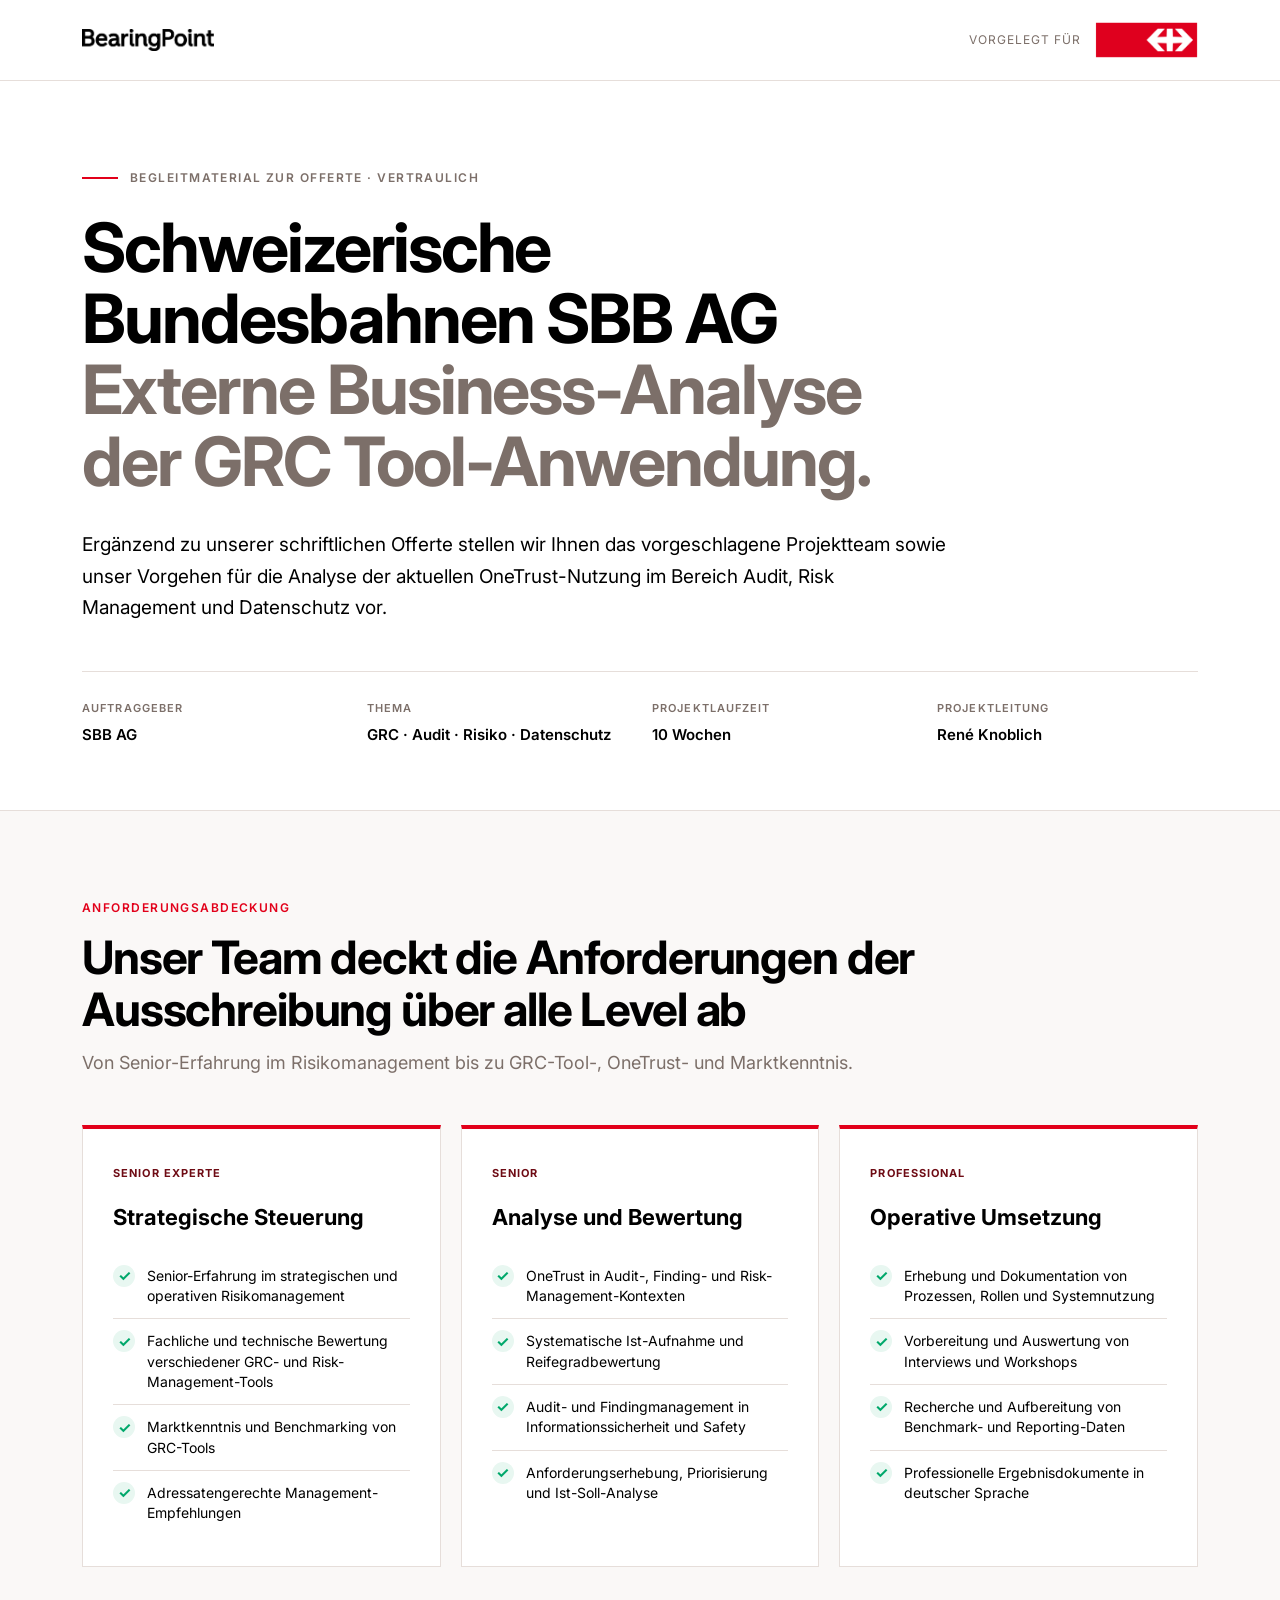
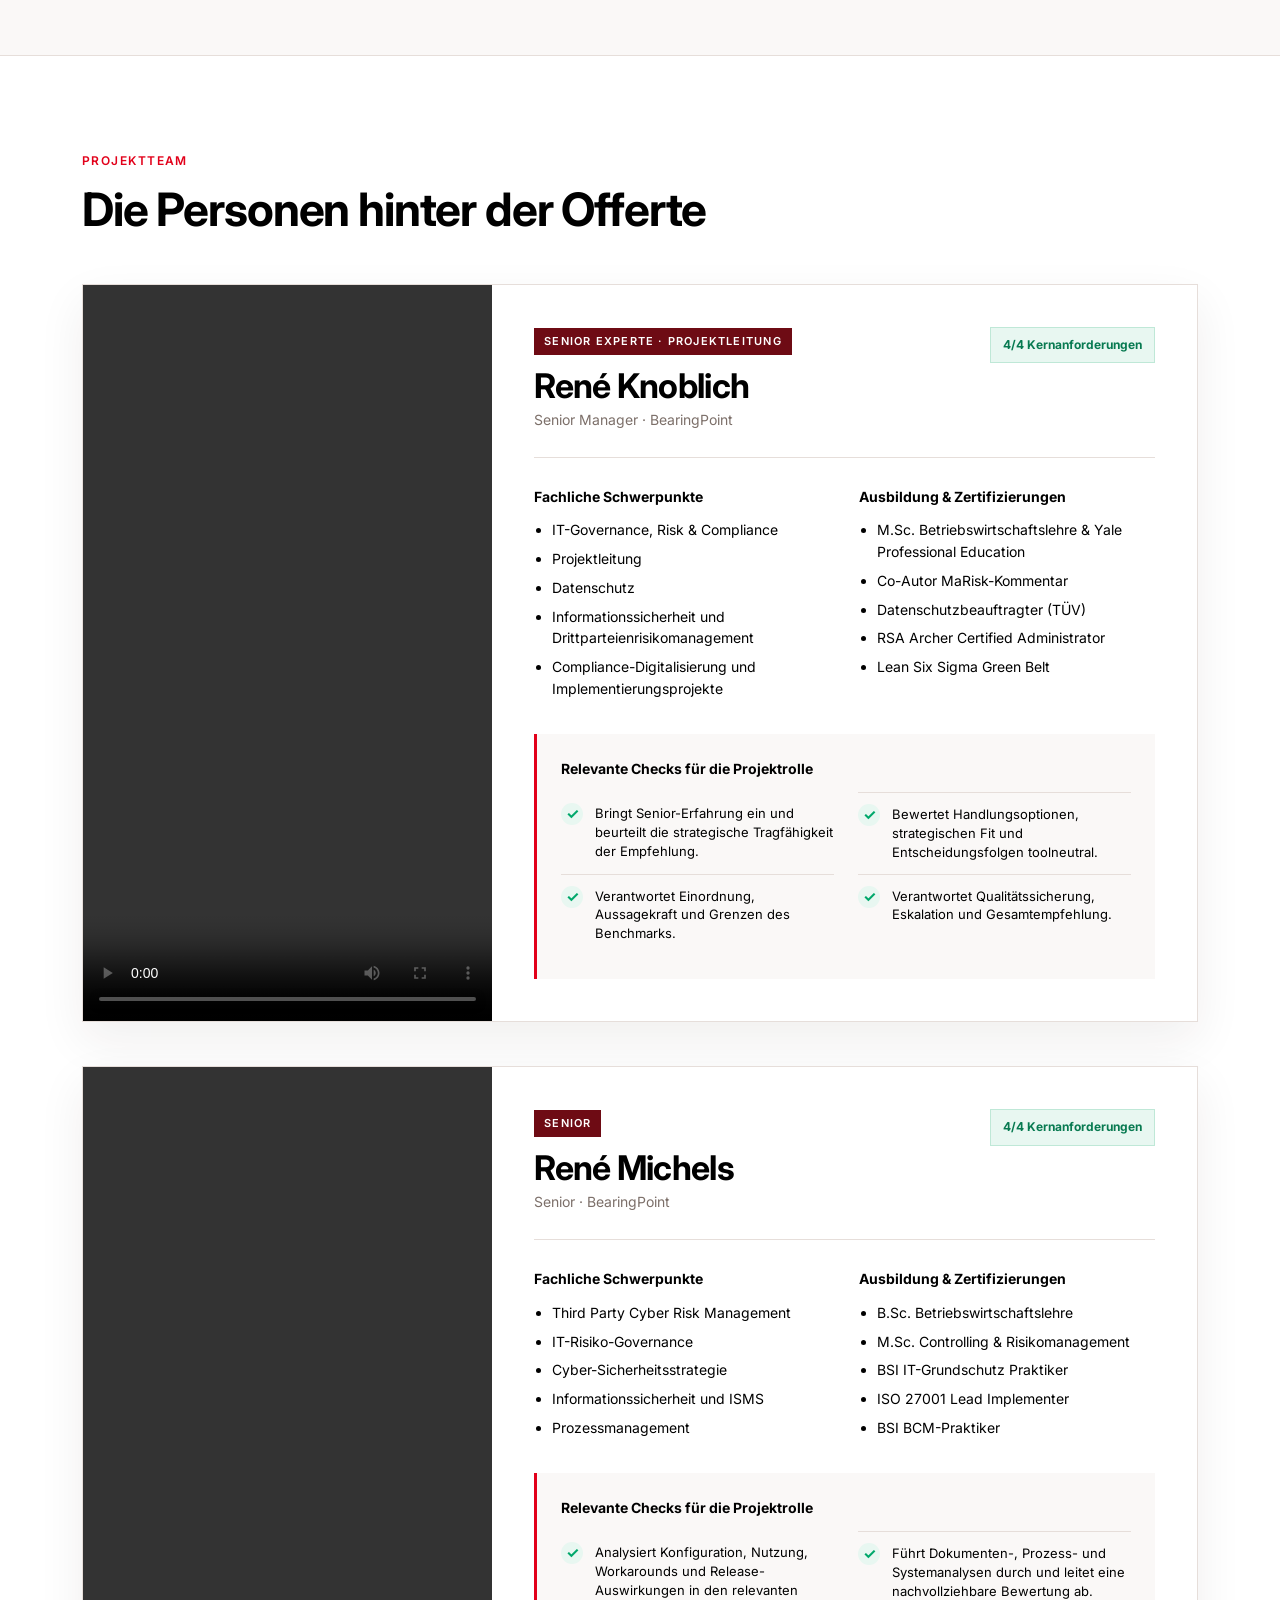
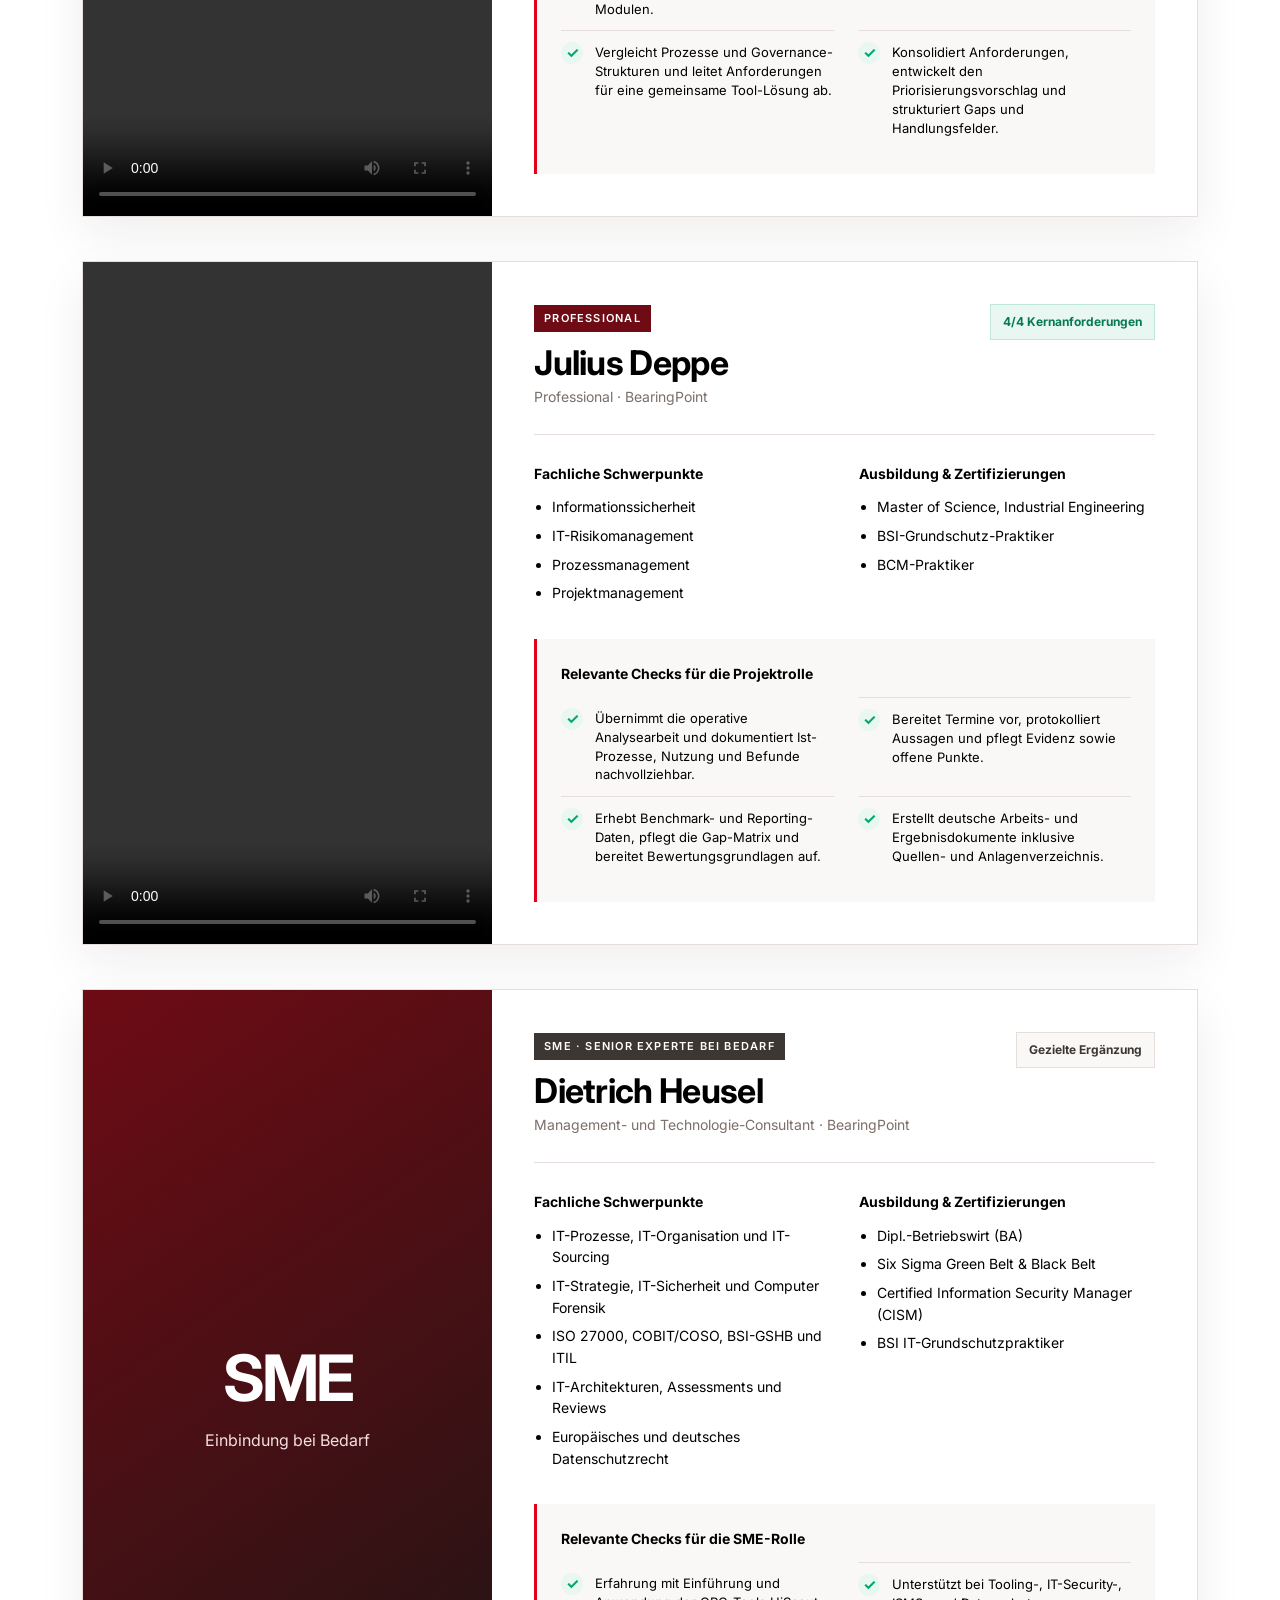
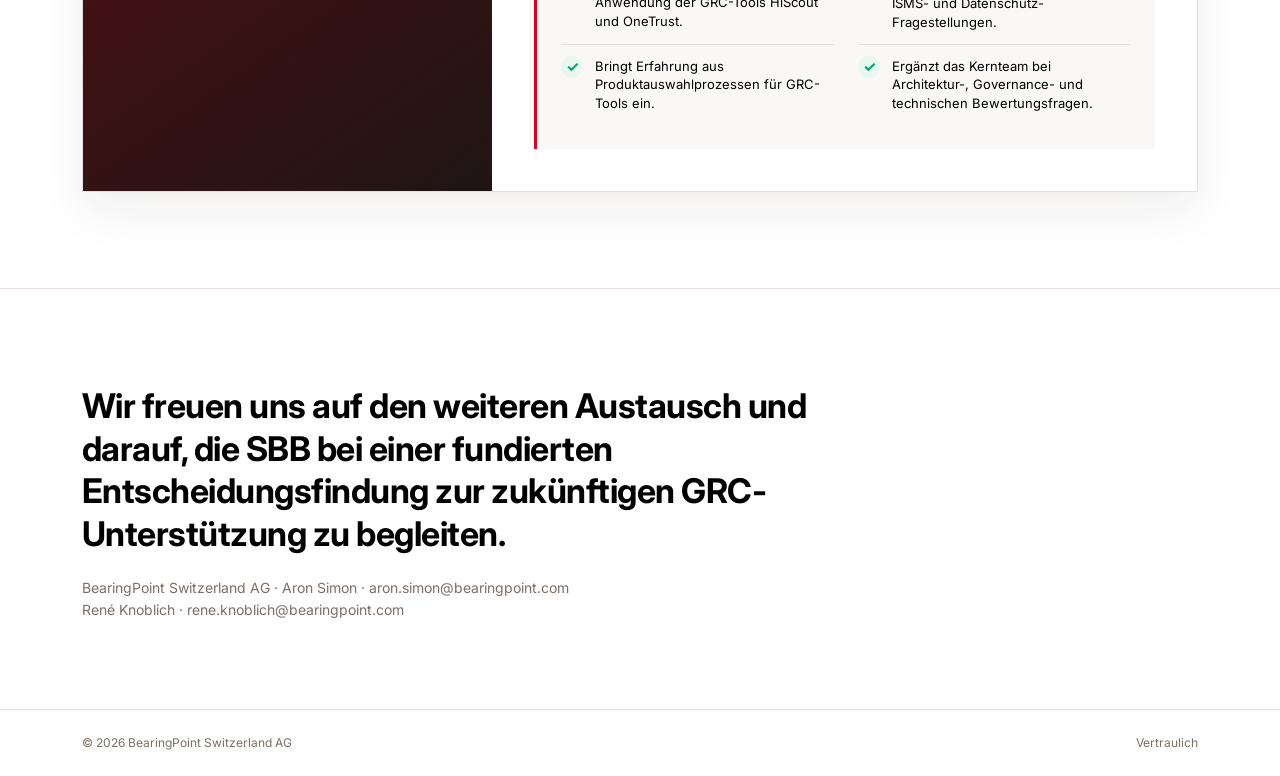
==== index 17.html @ 825135cc "Add files via upload" ====
<!doctype html>
<html lang="de">
<head>
  <meta charset="utf-8" />
  <meta name="viewport" content="width=device-width, initial-scale=1" />
  <title>Externe Business-Analyse GRC | BearingPoint für die SBB AG</title>
  <meta name="description" content="Externe Business-Analyse der OneTrust-Nutzung im Bereich Audit, Risk Management und Datenschutz." />
  <link rel="icon" href="/favicon.svg?v=2" type="image/svg+xml" />
  <link rel="preconnect" href="https://fonts.googleapis.com" />
  <link rel="preconnect" href="https://fonts.gstatic.com" crossorigin />
  <link href="https://fonts.googleapis.com/css2?family=Inter:wght@400;500;600;700&display=swap" rel="stylesheet" />
  <link rel="stylesheet" href="styles.css" />
</head>
<body>
  <header class="site-header">
    <div class="container header-row">
      <div class="brand">
        <img src="assets/bearingpoint-logo.png" alt="BearingPoint" />
      </div>
      <div class="client">
        <span class="client-label">Vorgelegt für</span>
        <img src="assets/SBB-logo.png" alt="Schweizerische Bundesbahnen SBB AG" />
      </div>
    </div>
  </header>

  <main>
    <section class="hero">
      <div class="container">
        <p class="eyebrow">
          <span class="accent-bar" aria-hidden="true"></span>
          Begleitmaterial zur Offerte · Vertraulich
        </p>
        <h1>
          Schweizerische Bundesbahnen SBB AG<br />
          <span class="muted">Externe Business-Analyse der GRC Tool-Anwendung.</span>
        </h1>
        <p class="lead">
          Ergänzend zu unserer schriftlichen Offerte stellen wir Ihnen das vorgeschlagene Projektteam sowie unser Vorgehen für die Analyse der aktuellen OneTrust-Nutzung im Bereich Audit, Risk Management und Datenschutz vor.
        </p>
        <dl class="meta">
          <div><dt>Auftraggeber</dt><dd>SBB AG</dd></div>
          <div><dt>Thema</dt><dd>GRC · Audit · Risiko · Datenschutz</dd></div>
          <div><dt>Projektlaufzeit</dt><dd>10 Wochen</dd></div>
          <div><dt>Projektleitung</dt><dd>René Knoblich</dd></div>
        </dl>
      </div>
    </section>

    <section class="requirements-overview">
      <div class="container">
        <div class="section-intro">
          <p class="section-kicker">Anforderungsabdeckung</p>
          <h2>Unser Team deckt die Anforderungen der Ausschreibung über alle Level ab</h2>
          <p>Von Senior-Erfahrung im Risikomanagement bis zu GRC-Tool-, OneTrust- und Marktkenntnis.</p>
        </div>

        <div class="coverage-grid">
          <article class="coverage-card">
            <span class="coverage-level">Senior Experte</span>
            <h3>Strategische Steuerung</h3>
            <ul class="check-list">
              <li>Senior-Erfahrung im strategischen und operativen Risikomanagement</li>
              <li>Fachliche und technische Bewertung verschiedener GRC- und Risk-Management-Tools</li>
              <li>Marktkenntnis und Benchmarking von GRC-Tools</li>
              <li>Adressatengerechte Management-Empfehlungen</li>
            </ul>
          </article>

          <article class="coverage-card">
            <span class="coverage-level">Senior</span>
            <h3>Analyse und Bewertung</h3>
            <ul class="check-list">
              <li>OneTrust in Audit-, Finding- und Risk-Management-Kontexten</li>
              <li>Systematische Ist-Aufnahme und Reifegradbewertung</li>
              <li>Audit- und Findingmanagement in Informationssicherheit und Safety</li>
              <li>Anforderungserhebung, Priorisierung und Ist-Soll-Analyse</li>
            </ul>
          </article>

          <article class="coverage-card">
            <span class="coverage-level">Professional</span>
            <h3>Operative Umsetzung</h3>
            <ul class="check-list">
              <li>Erhebung und Dokumentation von Prozessen, Rollen und Systemnutzung</li>
              <li>Vorbereitung und Auswertung von Interviews und Workshops</li>
              <li>Recherche und Aufbereitung von Benchmark- und Reporting-Daten</li>
              <li>Professionelle Ergebnisdokumente in deutscher Sprache</li>
            </ul>
          </article>
        </div>
      </div>
    </section>

    <section class="team">
      <div class="container">
        <div class="section-intro">
          <p class="section-kicker">Projektteam</p>
          <h2>Die Personen hinter der Offerte</h2>
        </div>

        <article class="profile-card">
          <div class="profile-media">
            <video controls preload="metadata" src="https://github.com/franziklb/GRC-Offerte-SBB-/raw/refs/heads/main/Rene-Knoblich.mp4">
              Ihr Browser unterstützt das Video-Tag nicht.
            </video>
          </div>
          <div class="profile-content">
            <div class="profile-heading">
              <div>
                <p class="role-label">Senior Experte · Projektleitung</p>
                <h3>René Knoblich</h3>
                <p class="role-subline">Senior Manager · BearingPoint</p>
              </div>
              <span class="fit-badge">4/4 Kernanforderungen</span>
            </div>

            <div class="profile-columns">
              <div>
                <h4>Fachliche Schwerpunkte</h4>
                <ul class="simple-list">
                  <li>IT-Governance, Risk &amp; Compliance</li>
                  <li>Projektleitung</li>
                  <li>Datenschutz</li>
                  <li>Informationssicherheit und Drittparteienrisikomanagement</li>
                  <li>Compliance-Digitalisierung und Implementierungsprojekte</li>
                </ul>
              </div>
              <div>
                <h4>Ausbildung &amp; Zertifizierungen</h4>
                <ul class="simple-list">
                  <li>M.Sc. Betriebswirtschaftslehre &amp; Yale Professional Education</li>
                  <li>Co-Autor MaRisk-Kommentar</li>
                  <li>Datenschutzbeauftragter (TÜV)</li>
                  <li>RSA Archer Certified Administrator</li>
                  <li>Lean Six Sigma Green Belt</li>
                </ul>
              </div>
            </div>

            <div class="candidate-checks">
              <h4>Relevante Checks für die Projektrolle</h4>
              <ul class="check-list compact">
                <li>Bringt Senior-Erfahrung ein und beurteilt die strategische Tragfähigkeit der Empfehlung.</li>
                <li>Bewertet Handlungsoptionen, strategischen Fit und Entscheidungsfolgen toolneutral.</li>
                <li>Verantwortet Einordnung, Aussagekraft und Grenzen des Benchmarks.</li>
                <li>Verantwortet Qualitätssicherung, Eskalation und Gesamtempfehlung.</li>
              </ul>
            </div>
          </div>
        </article>

        <article class="profile-card">
          <div class="profile-media">
            <video controls preload="metadata" src="https://github.com/franziklb/GRC-Offerte-SBB-/raw/refs/heads/main/Rene-Michels.mp4">
              Ihr Browser unterstützt das Video-Tag nicht.
            </video>
          </div>
          <div class="profile-content">
            <div class="profile-heading">
              <div>
                <p class="role-label">Senior</p>
                <h3>René Michels</h3>
                <p class="role-subline">Senior · BearingPoint</p>
              </div>
              <span class="fit-badge">4/4 Kernanforderungen</span>
            </div>

            <div class="profile-columns">
              <div>
                <h4>Fachliche Schwerpunkte</h4>
                <ul class="simple-list">
                  <li>Third Party Cyber Risk Management</li>
                  <li>IT-Risiko-Governance</li>
                  <li>Cyber-Sicherheitsstrategie</li>
                  <li>Informationssicherheit und ISMS</li>
                  <li>Prozessmanagement</li>
                </ul>
              </div>
              <div>
                <h4>Ausbildung &amp; Zertifizierungen</h4>
                <ul class="simple-list">
                  <li>B.Sc. Betriebswirtschaftslehre</li>
                  <li>M.Sc. Controlling &amp; Risikomanagement</li>
                  <li>BSI IT-Grundschutz Praktiker</li>
                  <li>ISO 27001 Lead Implementer</li>
                  <li>BSI BCM-Praktiker</li>
                </ul>
              </div>
            </div>

            <div class="candidate-checks">
              <h4>Relevante Checks für die Projektrolle</h4>
              <ul class="check-list compact">
                <li>Analysiert Konfiguration, Nutzung, Workarounds und Release-Auswirkungen in den relevanten Modulen.</li>
                <li>Führt Dokumenten-, Prozess- und Systemanalysen durch und leitet eine nachvollziehbare Bewertung ab.</li>
                <li>Vergleicht Prozesse und Governance-Strukturen und leitet Anforderungen für eine gemeinsame Tool-Lösung ab.</li>
                <li>Konsolidiert Anforderungen, entwickelt den Priorisierungsvorschlag und strukturiert Gaps und Handlungsfelder.</li>
              </ul>
            </div>
          </div>
        </article>

        <article class="profile-card">
          <div class="profile-media">
            <video controls preload="metadata" src="https://github.com/franziklb/GRC-Offerte-SBB-/raw/refs/heads/main/Julius-Deppe.mp4">
              Ihr Browser unterstützt das Video-Tag nicht.
            </video>
          </div>
          <div class="profile-content">
            <div class="profile-heading">
              <div>
                <p class="role-label">Professional</p>
                <h3>Julius Deppe</h3>
                <p class="role-subline">Professional · BearingPoint</p>
              </div>
              <span class="fit-badge">4/4 Kernanforderungen</span>
            </div>

            <div class="profile-columns">
              <div>
                <h4>Fachliche Schwerpunkte</h4>
                <ul class="simple-list">
                  <li>Informationssicherheit</li>
                  <li>IT-Risikomanagement</li>
                  <li>Prozessmanagement</li>
                  <li>Projektmanagement</li>
                </ul>
              </div>
              <div>
                <h4>Ausbildung &amp; Zertifizierungen</h4>
                <ul class="simple-list">
                  <li>Master of Science, Industrial Engineering</li>
                  <li>BSI-Grundschutz-Praktiker</li>
                  <li>BCM-Praktiker</li>
                </ul>
              </div>
            </div>

            <div class="candidate-checks">
              <h4>Relevante Checks für die Projektrolle</h4>
              <ul class="check-list compact">
                <li>Übernimmt die operative Analysearbeit und dokumentiert Ist-Prozesse, Nutzung und Befunde nachvollziehbar.</li>
                <li>Bereitet Termine vor, protokolliert Aussagen und pflegt Evidenz sowie offene Punkte.</li>
                <li>Erhebt Benchmark- und Reporting-Daten, pflegt die Gap-Matrix und bereitet Bewertungsgrundlagen auf.</li>
                <li>Erstellt deutsche Arbeits- und Ergebnisdokumente inklusive Quellen- und Anlagenverzeichnis.</li>
              </ul>
            </div>
          </div>
        </article>

        <article class="profile-card profile-card--sme">
          <div class="profile-media video-placeholder">
            <div>
              <span>SME</span>
              <p>Einbindung bei Bedarf</p>
            </div>
          </div>
          <div class="profile-content">
            <div class="profile-heading">
              <div>
                <p class="role-label role-label--sme">SME · Senior Experte bei Bedarf</p>
                <h3>Dietrich Heusel</h3>
                <p class="role-subline">Management- und Technologie-Consultant · BearingPoint</p>
              </div>
              <span class="fit-badge fit-badge--optional">Gezielte Ergänzung</span>
            </div>

            <div class="profile-columns">
              <div>
                <h4>Fachliche Schwerpunkte</h4>
                <ul class="simple-list">
                  <li>IT-Prozesse, IT-Organisation und IT-Sourcing</li>
                  <li>IT-Strategie, IT-Sicherheit und Computer Forensik</li>
                  <li>ISO 27000, COBIT/COSO, BSI-GSHB und ITIL</li>
                  <li>IT-Architekturen, Assessments und Reviews</li>
                  <li>Europäisches und deutsches Datenschutzrecht</li>
                </ul>
              </div>
              <div>
                <h4>Ausbildung &amp; Zertifizierungen</h4>
                <ul class="simple-list">
                  <li>Dipl.-Betriebswirt (BA)</li>
                  <li>Six Sigma Green Belt &amp; Black Belt</li>
                  <li>Certified Information Security Manager (CISM)</li>
                  <li>BSI IT-Grundschutzpraktiker</li>
                </ul>
              </div>
            </div>

            <div class="candidate-checks">
              <h4>Relevante Checks für die SME-Rolle</h4>
              <ul class="check-list compact">
                <li>Erfahrung mit Einführung und Anwendung der GRC-Tools HiScout und OneTrust.</li>
                <li>Unterstützt bei Tooling-, IT-Security-, ISMS- und Datenschutz-Fragestellungen.</li>
                <li>Bringt Erfahrung aus Produktauswahlprozessen für GRC-Tools ein.</li>
                <li>Ergänzt das Kernteam bei Architektur-, Governance- und technischen Bewertungsfragen.</li>
              </ul>
            </div>
          </div>
        </article>
      </div>
    </section>

    <section class="closing">
      <div class="container">
        <p class="closing-line">Wir freuen uns auf den weiteren Austausch und darauf, die SBB bei einer fundierten Entscheidungsfindung zur zukünftigen GRC-Unterstützung zu begleiten.</p>
        <p class="closing-contact">BearingPoint Switzerland AG · Aron Simon · aron.simon@bearingpoint.com<br />René Knoblich · rene.knoblich@bearingpoint.com</p>
      </div>
    </section>
  </main>

  <footer class="site-footer">
    <div class="container footer-row">
      <span>© 2026 BearingPoint Switzerland AG</span>
      <span>Vertraulich</span>
    </div>
  </footer>
</body>
</html>
---- styles.css ----
:root {
  --bp-red: #e2001a;
  --bp-deep-red: #6e0b14;
  --bp-soft-red: #fff1f2;
  --success: #00a86b;
  --success-soft: #e8f7f1;
  --black: #000000;
  --white: #ffffff;
  --g10: #faf8f7;
  --g20: #e6deda;
  --g30: #ccc1bc;
  --g50: #7c6f69;
  --g70: #3d3733;
  --max: 1180px;
  --pad: 32px;
}

* { box-sizing: border-box; }
html { scroll-behavior: smooth; }
body {
  margin: 0;
  background: var(--white);
  color: var(--black);
  font-family: Inter, -apple-system, BlinkMacSystemFont, "Segoe UI", sans-serif;
  font-size: 16px;
  line-height: 1.55;
  -webkit-font-smoothing: antialiased;
}
img { display: block; max-width: 100%; height: auto; }
.container { max-width: var(--max); margin: 0 auto; padding: 0 var(--pad); }

.site-header {
  position: sticky;
  top: 0;
  z-index: 10;
  padding: 22px 0;
  background: rgba(255,255,255,.96);
  border-bottom: 1px solid var(--g20);
  backdrop-filter: blur(12px);
}
.header-row { display: flex; align-items: center; justify-content: space-between; gap: 24px; }
.brand img { height: 22px; width: auto; }
.client { display: flex; align-items: center; gap: 14px; }
.client-label { color: var(--g50); font-size: 12px; letter-spacing: .08em; text-transform: uppercase; }
.client img { height: 36px; width: auto; }

.hero { padding: 88px 0 64px; }
.eyebrow, .section-kicker {
  display: flex;
  align-items: center;
  gap: 12px;
  margin: 0 0 24px;
  color: var(--g50);
  font-size: 12px;
  font-weight: 600;
  letter-spacing: .12em;
  text-transform: uppercase;
}
.accent-bar { width: 36px; height: 2px; background: var(--bp-red); }
.hero h1 {
  max-width: 19ch;
  margin: 0 0 32px;
  font-size: clamp(40px, 6vw, 68px);
  line-height: 1.05;
  letter-spacing: -.03em;
}
.hero h1 .muted { color: var(--g50); }
.lead { max-width: 72ch; margin: 0 0 48px; font-size: 19px; line-height: 1.65; }
.meta { display: grid; grid-template-columns: repeat(4, 1fr); gap: 24px; margin: 0; padding-top: 28px; border-top: 1px solid var(--g20); }
.meta dt { margin-bottom: 6px; color: var(--g50); font-size: 11px; font-weight: 600; letter-spacing: .1em; text-transform: uppercase; }
.meta dd { margin: 0; font-size: 15px; font-weight: 600; }

.section-intro { max-width: 850px; margin-bottom: 48px; }
.section-intro .section-kicker { margin-bottom: 14px; color: var(--bp-red); }
.section-intro h2 { margin: 0 0 14px; font-size: clamp(30px, 4vw, 46px); line-height: 1.12; letter-spacing: -.025em; }
.section-intro > p:last-child { margin: 0; color: var(--g50); font-size: 18px; }

.requirements-overview { padding: 88px 0; background: var(--g10); border-top: 1px solid var(--g20); border-bottom: 1px solid var(--g20); }
.coverage-grid { display: grid; grid-template-columns: repeat(3, 1fr); gap: 20px; }
.coverage-card { position: relative; padding: 30px; background: var(--white); border: 1px solid var(--g20); border-top: 4px solid var(--bp-red); }
.coverage-card h3 { margin: 16px 0 20px; font-size: 22px; }
.coverage-level { display: inline-block; color: var(--bp-deep-red); font-size: 11px; font-weight: 700; letter-spacing: .1em; text-transform: uppercase; }

.check-list { list-style: none; padding: 0; margin: 0; }
.check-list li { position: relative; padding: 12px 0 12px 34px; border-top: 1px solid var(--g20); font-size: 14px; line-height: 1.45; }
.check-list li:first-child { border-top: 0; }
.check-list li::before {
  content: "✓";
  position: absolute;
  left: 0;
  top: 11px;
  display: grid;
  width: 22px;
  height: 22px;
  place-items: center;
  border-radius: 50%;
  background: var(--success-soft);
  color: var(--success);
  font-size: 15px;
  font-weight: 700;
}

.team { padding: 96px 0; }
.profile-card { display: grid; grid-template-columns: minmax(310px, .9fr) minmax(0, 1.55fr); margin-top: 44px; border: 1px solid var(--g20); background: var(--white); box-shadow: 0 18px 45px rgba(48,31,25,.07); }
.profile-card:first-of-type { margin-top: 0; }
.profile-media { min-height: 100%; background: #111; }
.profile-media video { display: block; width: 100%; height: 100%; min-height: 420px; object-fit: cover; background: #111; }
.video-placeholder { display: grid; place-items: center; min-height: 420px; background: linear-gradient(145deg, var(--bp-deep-red), #1f1514); color: var(--white); text-align: center; }
.video-placeholder span { font-size: 64px; font-weight: 700; letter-spacing: -.05em; }
.video-placeholder p { margin: 0; color: #f6dfe1; }
.profile-content { padding: 42px; }
.profile-heading { display: flex; align-items: flex-start; justify-content: space-between; gap: 24px; padding-bottom: 26px; border-bottom: 1px solid var(--g20); }
.role-label { display: inline-block; margin: 0 0 12px; padding: 5px 10px; background: var(--bp-deep-red); color: var(--white); font-size: 11px; font-weight: 600; letter-spacing: .11em; text-transform: uppercase; }
.role-label--sme { background: var(--g70); }
.profile-heading h3 { margin: 0 0 5px; font-size: 34px; line-height: 1.1; letter-spacing: -.02em; }
.role-subline { margin: 0; color: var(--g50); font-size: 14px; }
.fit-badge { flex: 0 0 auto; padding: 8px 12px; background: var(--success-soft); color: #087a51; border: 1px solid #bfe8d7; font-size: 12px; font-weight: 700; white-space: nowrap; }
.fit-badge--optional { background: var(--g10); color: var(--g70); border-color: var(--g20); }
.profile-columns { display: grid; grid-template-columns: 1fr 1fr; gap: 28px; padding: 28px 0; }
.profile-content h4 { margin: 0 0 12px; font-size: 14px; }
.simple-list { margin: 0; padding-left: 18px; }
.simple-list li { margin: 7px 0; font-size: 14px; }
.candidate-checks { padding: 24px; background: var(--g10); border-left: 3px solid var(--bp-red); }
.check-list.compact { display: grid; grid-template-columns: 1fr 1fr; gap: 0 24px; }
.check-list.compact li { font-size: 13px; }

.approach { padding: 96px 0; background: var(--g10); border-top: 1px solid var(--g20); }
.phase-grid { display: grid; grid-template-columns: repeat(2, 1fr); gap: 16px; list-style: none; padding: 0; margin: 0; }
.phase-grid li { display: grid; grid-template-columns: 58px 1fr; gap: 18px; padding: 24px; background: var(--white); border: 1px solid var(--g20); }
.phase-grid span { display: grid; width: 48px; height: 48px; place-items: center; background: var(--bp-deep-red); color: var(--white); font-weight: 700; }
.phase-grid strong { font-size: 16px; }
.phase-grid p { margin: 4px 0 0; color: var(--g50); font-size: 14px; }

.closing { padding: 96px 0 88px; border-top: 1px solid var(--g20); }
.closing-line { max-width: 36ch; margin: 0 0 22px; font-size: clamp(24px, 3vw, 34px); font-weight: 700; line-height: 1.25; letter-spacing: -.015em; }
.closing-contact { margin: 0; color: var(--g50); font-size: 14px; }
.site-footer { padding: 24px 0; border-top: 1px solid var(--g20); }
.footer-row { display: flex; justify-content: space-between; gap: 16px; color: var(--g50); font-size: 12px; }

@media (max-width: 980px) {
  .coverage-grid { grid-template-columns: 1fr; }
  .profile-card { grid-template-columns: 1fr; }
  .profile-media video, .video-placeholder { min-height: 0; aspect-ratio: 16 / 9; }
  .phase-grid { grid-template-columns: 1fr; }
}

@media (max-width: 720px) {
  :root { --pad: 22px; }
  .hero { padding: 58px 0 44px; }
  .meta { grid-template-columns: 1fr 1fr; }
  .requirements-overview, .team, .approach, .closing { padding: 64px 0; }
  .profile-content { padding: 28px; }
  .profile-heading { flex-direction: column; }
  .profile-columns, .check-list.compact { grid-template-columns: 1fr; }
  .fit-badge { white-space: normal; }
}

@media (max-width: 520px) {
  .brand img { height: 18px; }
  .client img { height: 28px; }
  .client-label { display: none; }
  .meta { grid-template-columns: 1fr; gap: 18px; }
  .profile-content { padding: 22px; }
  .profile-heading h3 { font-size: 29px; }
  .footer-row { flex-direction: column; }
}
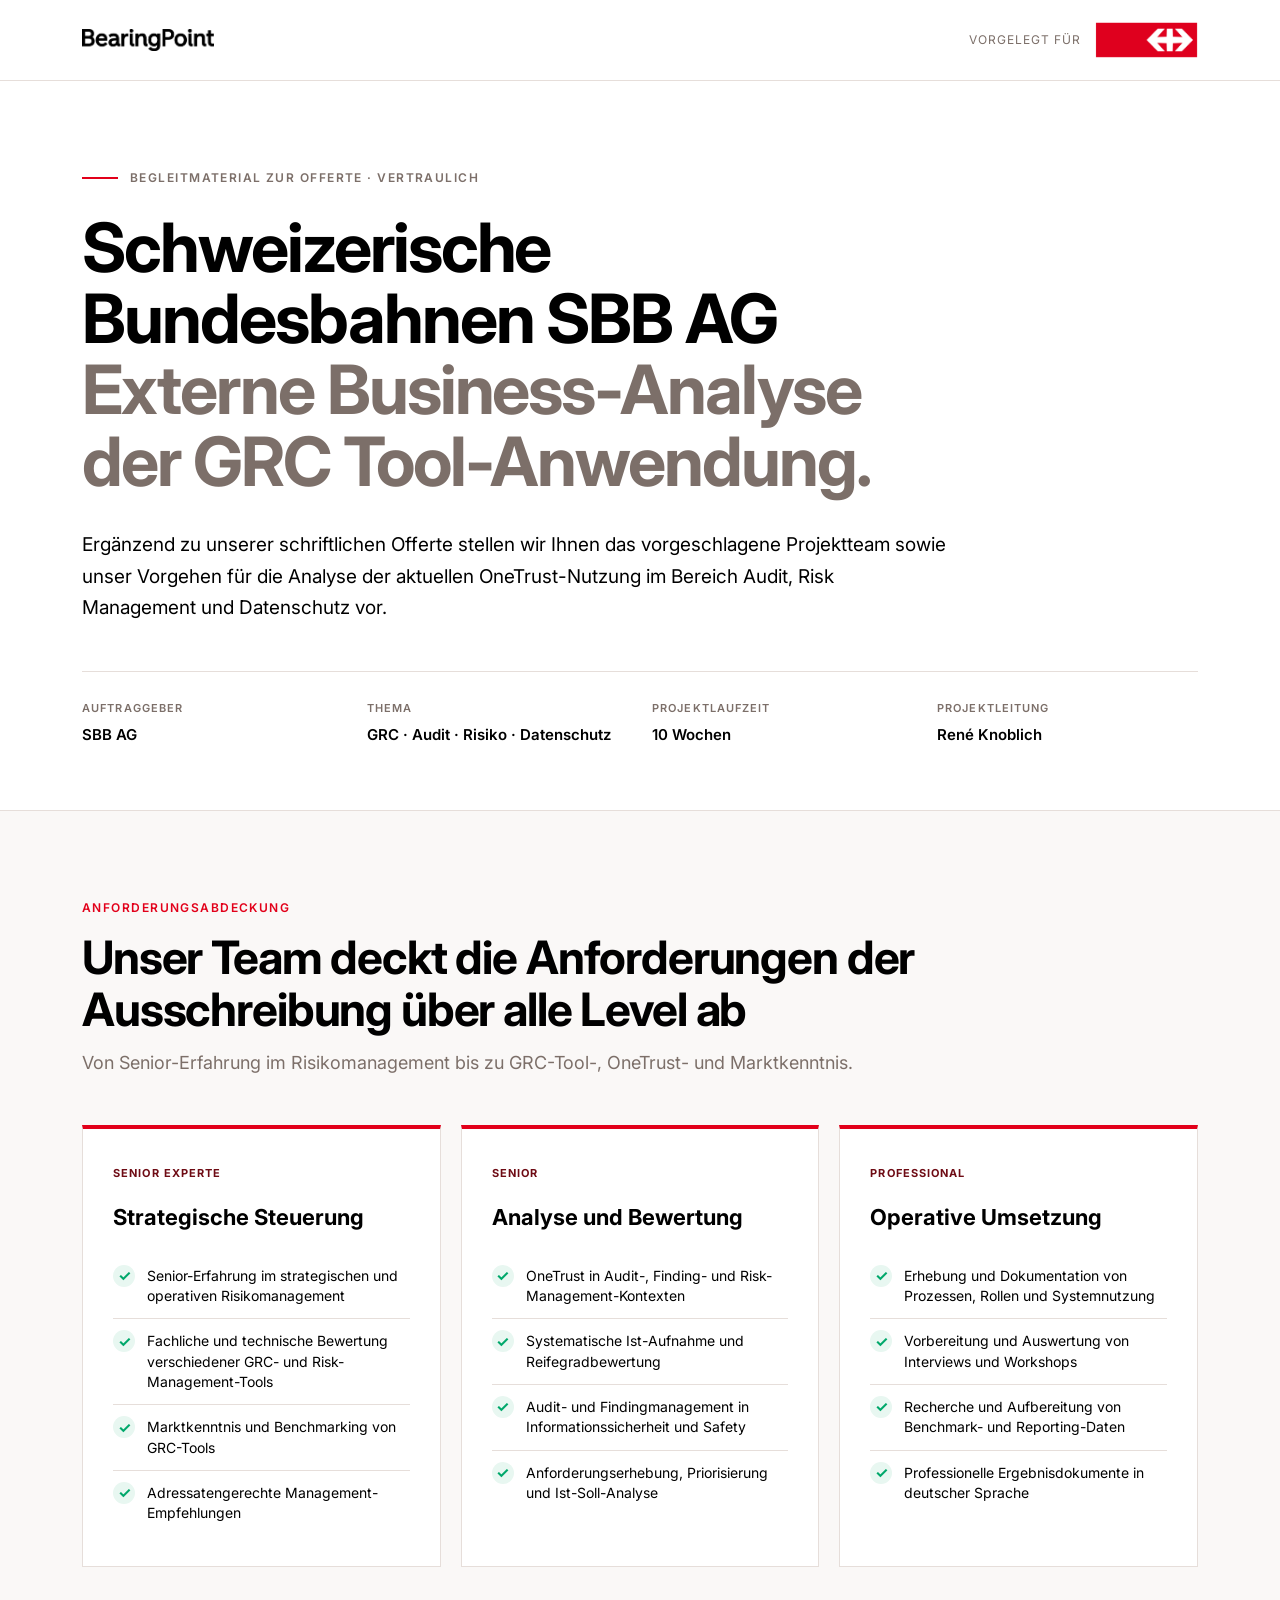
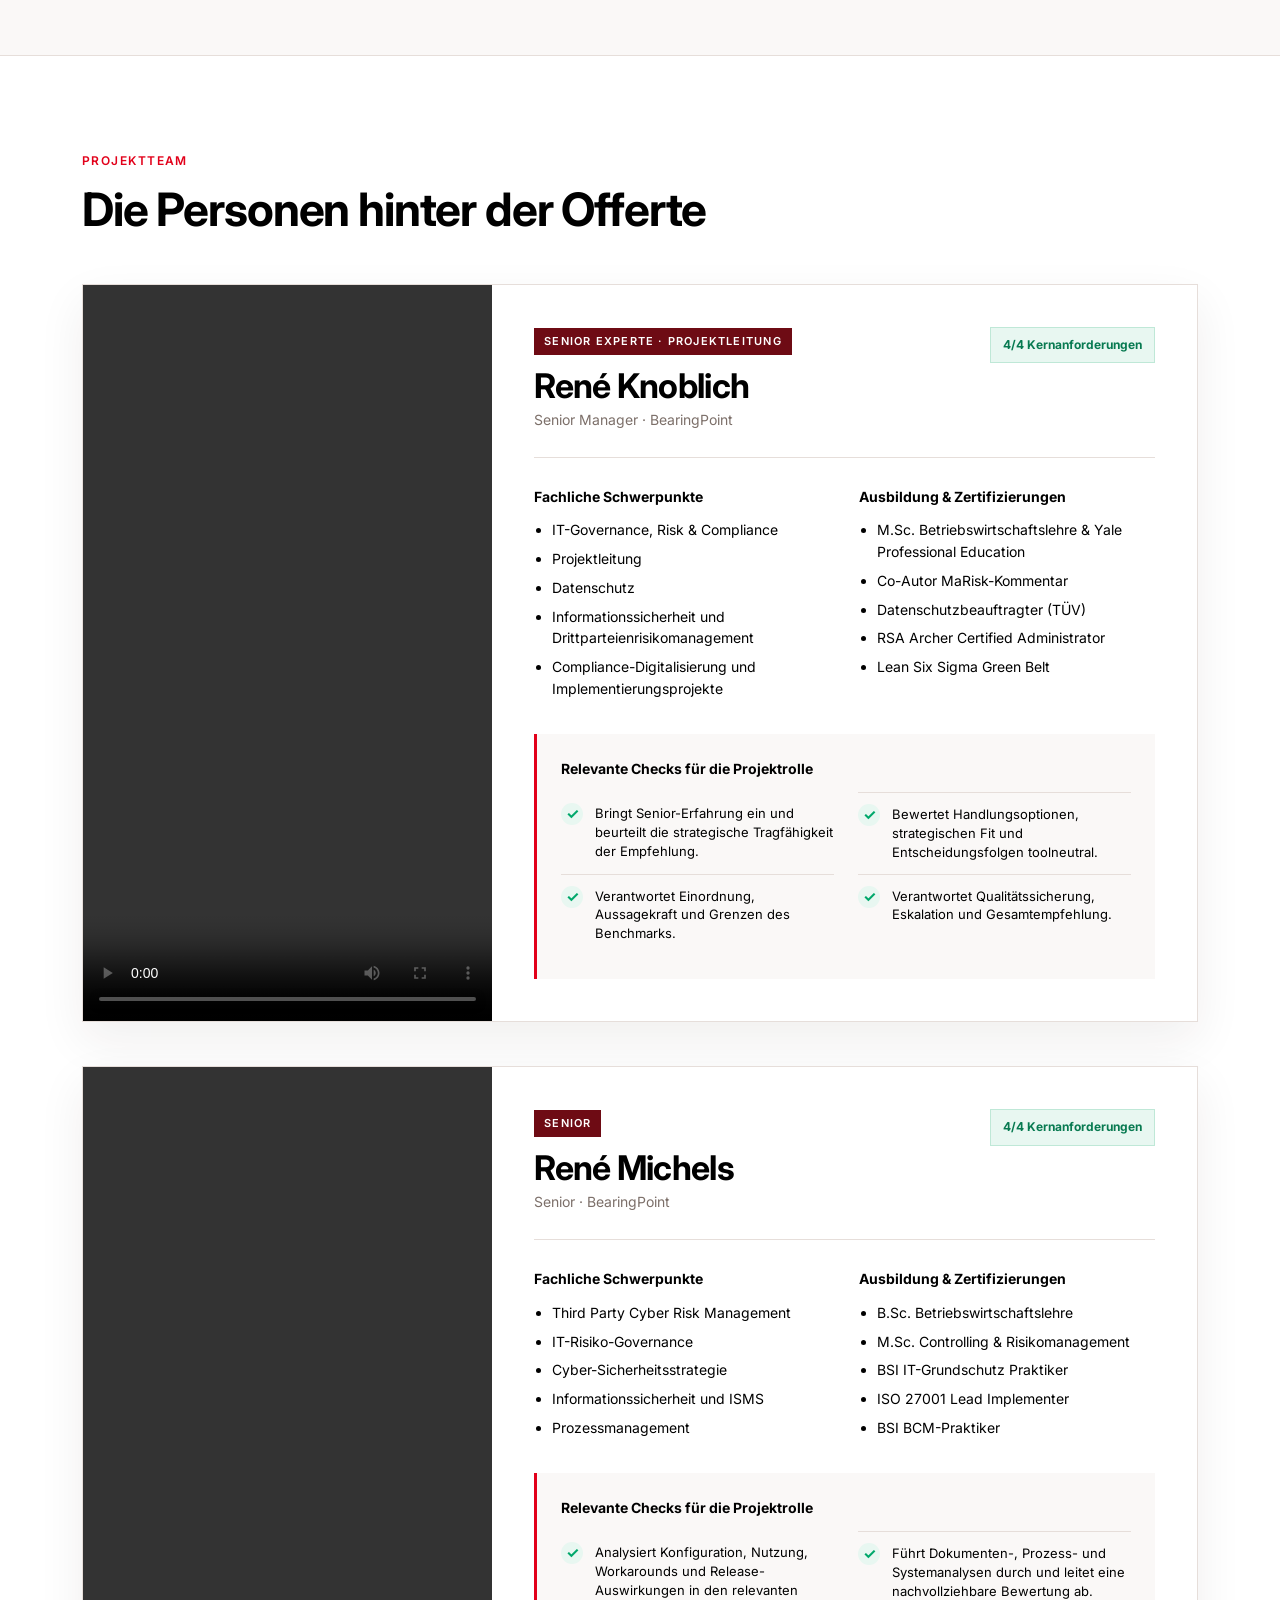
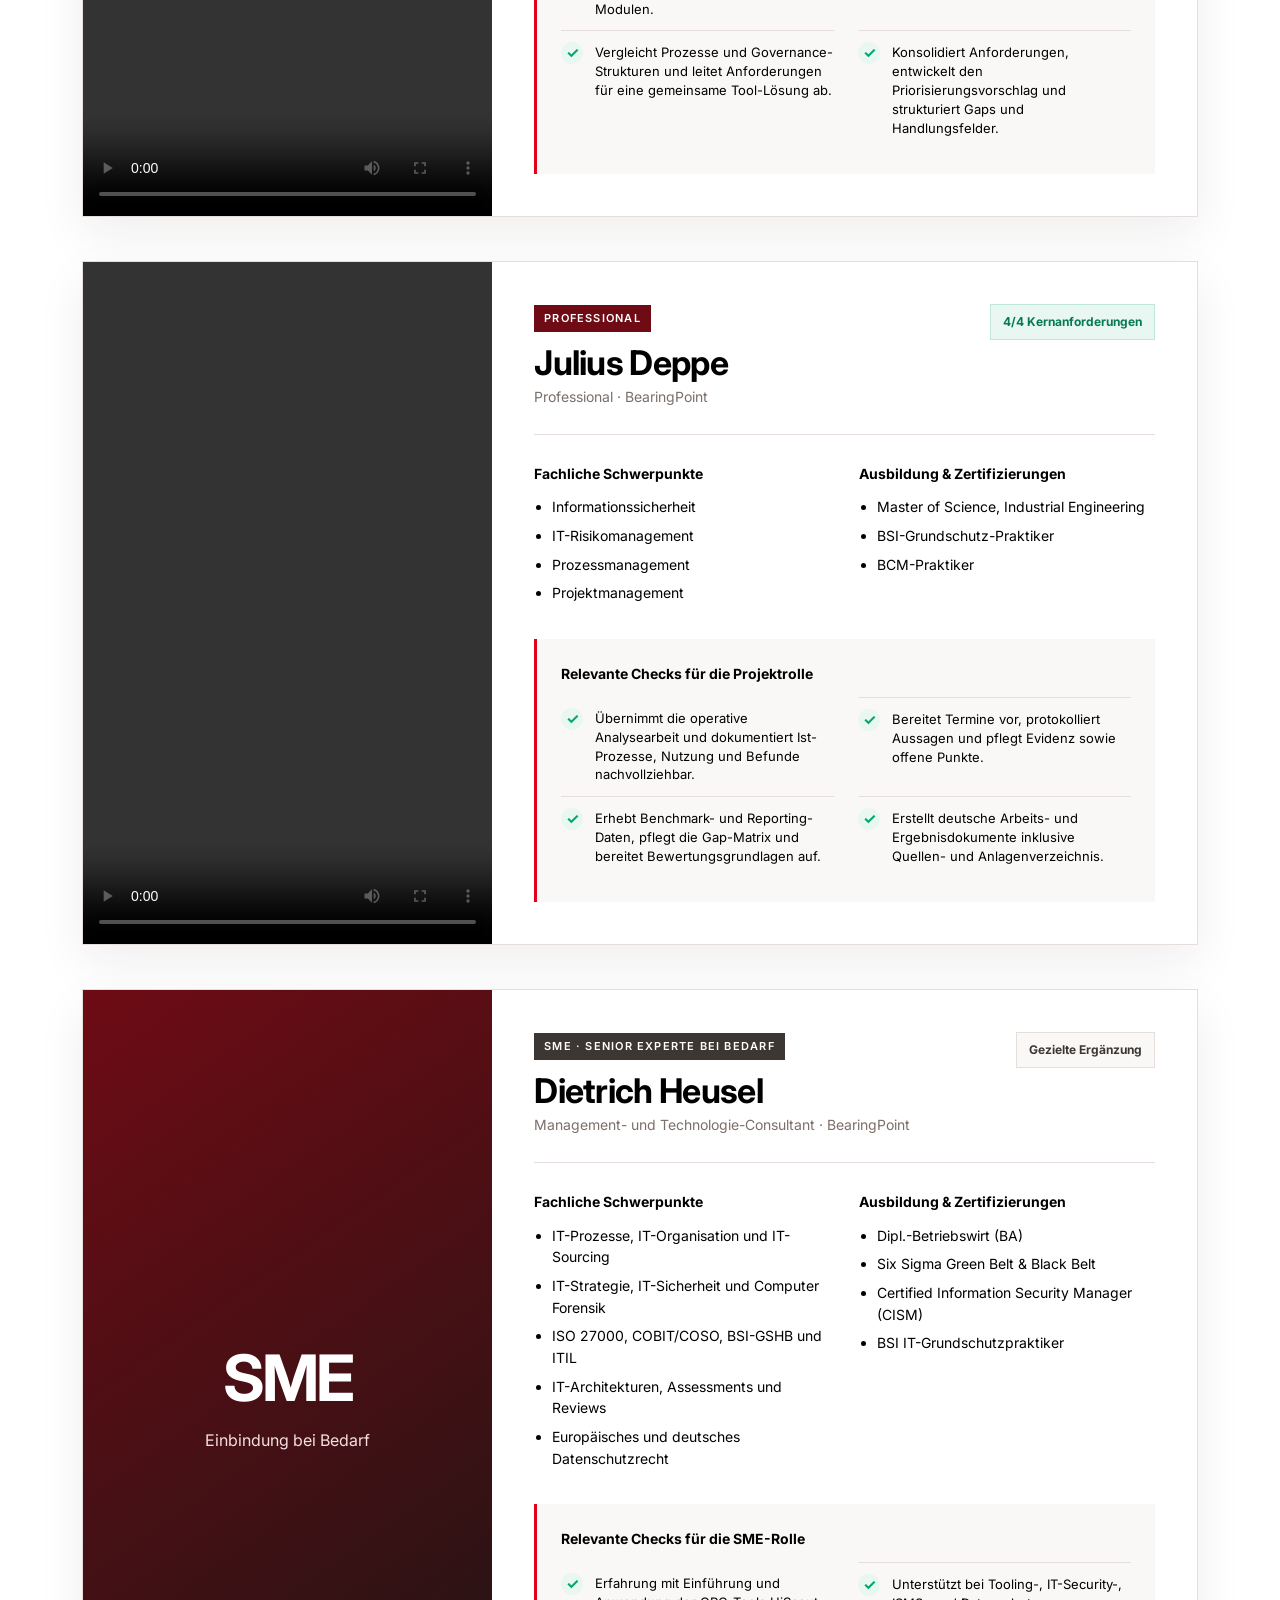
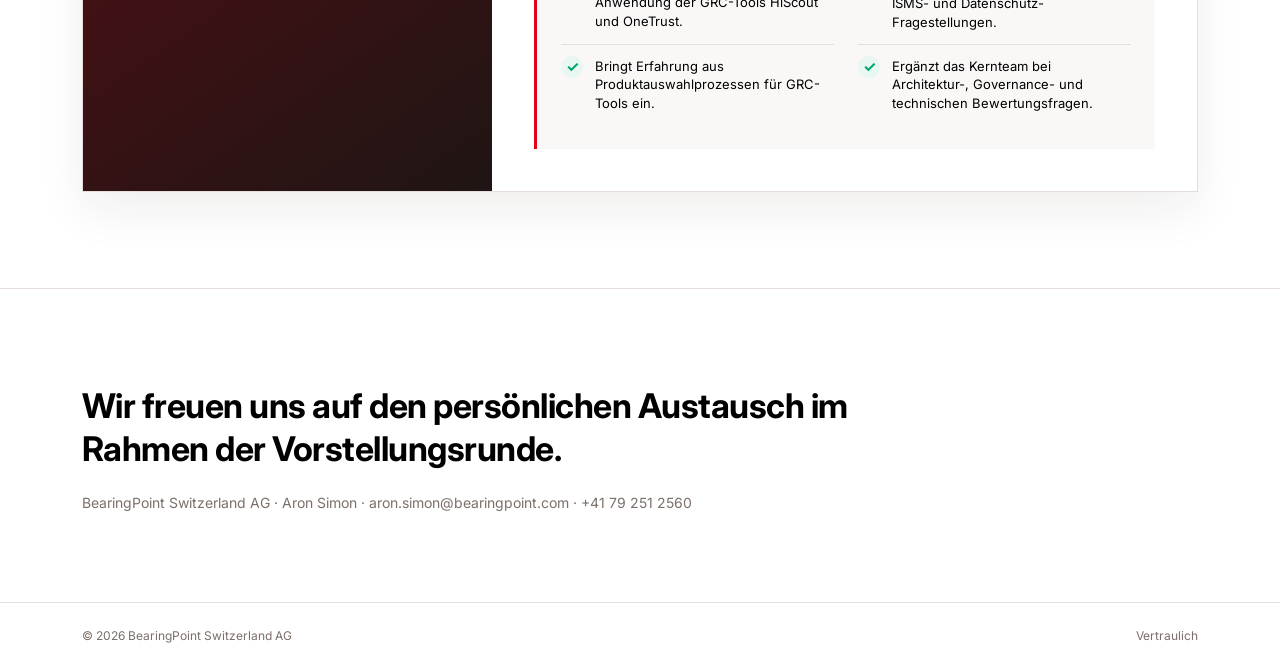
==== commit db8aa1b4: "Update closing section with new contact information" ====
--- a/index 17.html
+++ b/index 17.html
@@ -304,8 +304,12 @@
 
     <section class="closing">
       <div class="container">
-        <p class="closing-line">Wir freuen uns auf den weiteren Austausch und darauf, die SBB bei einer fundierten Entscheidungsfindung zur zukünftigen GRC-Unterstützung zu begleiten.</p>
-        <p class="closing-contact">BearingPoint Switzerland AG · Aron Simon · aron.simon@bearingpoint.com<br />René Knoblich · rene.knoblich@bearingpoint.com</p>
+        <p class="closing-line">
+          Wir freuen uns auf den persönlichen Austausch im Rahmen der Vorstellungsrunde.
+        </p>
+        <p class="closing-contact">
+          BearingPoint Switzerland AG · Aron Simon · aron.simon@bearingpoint.com · +41 79 251 2560
+        </p>
       </div>
     </section>
   </main>
